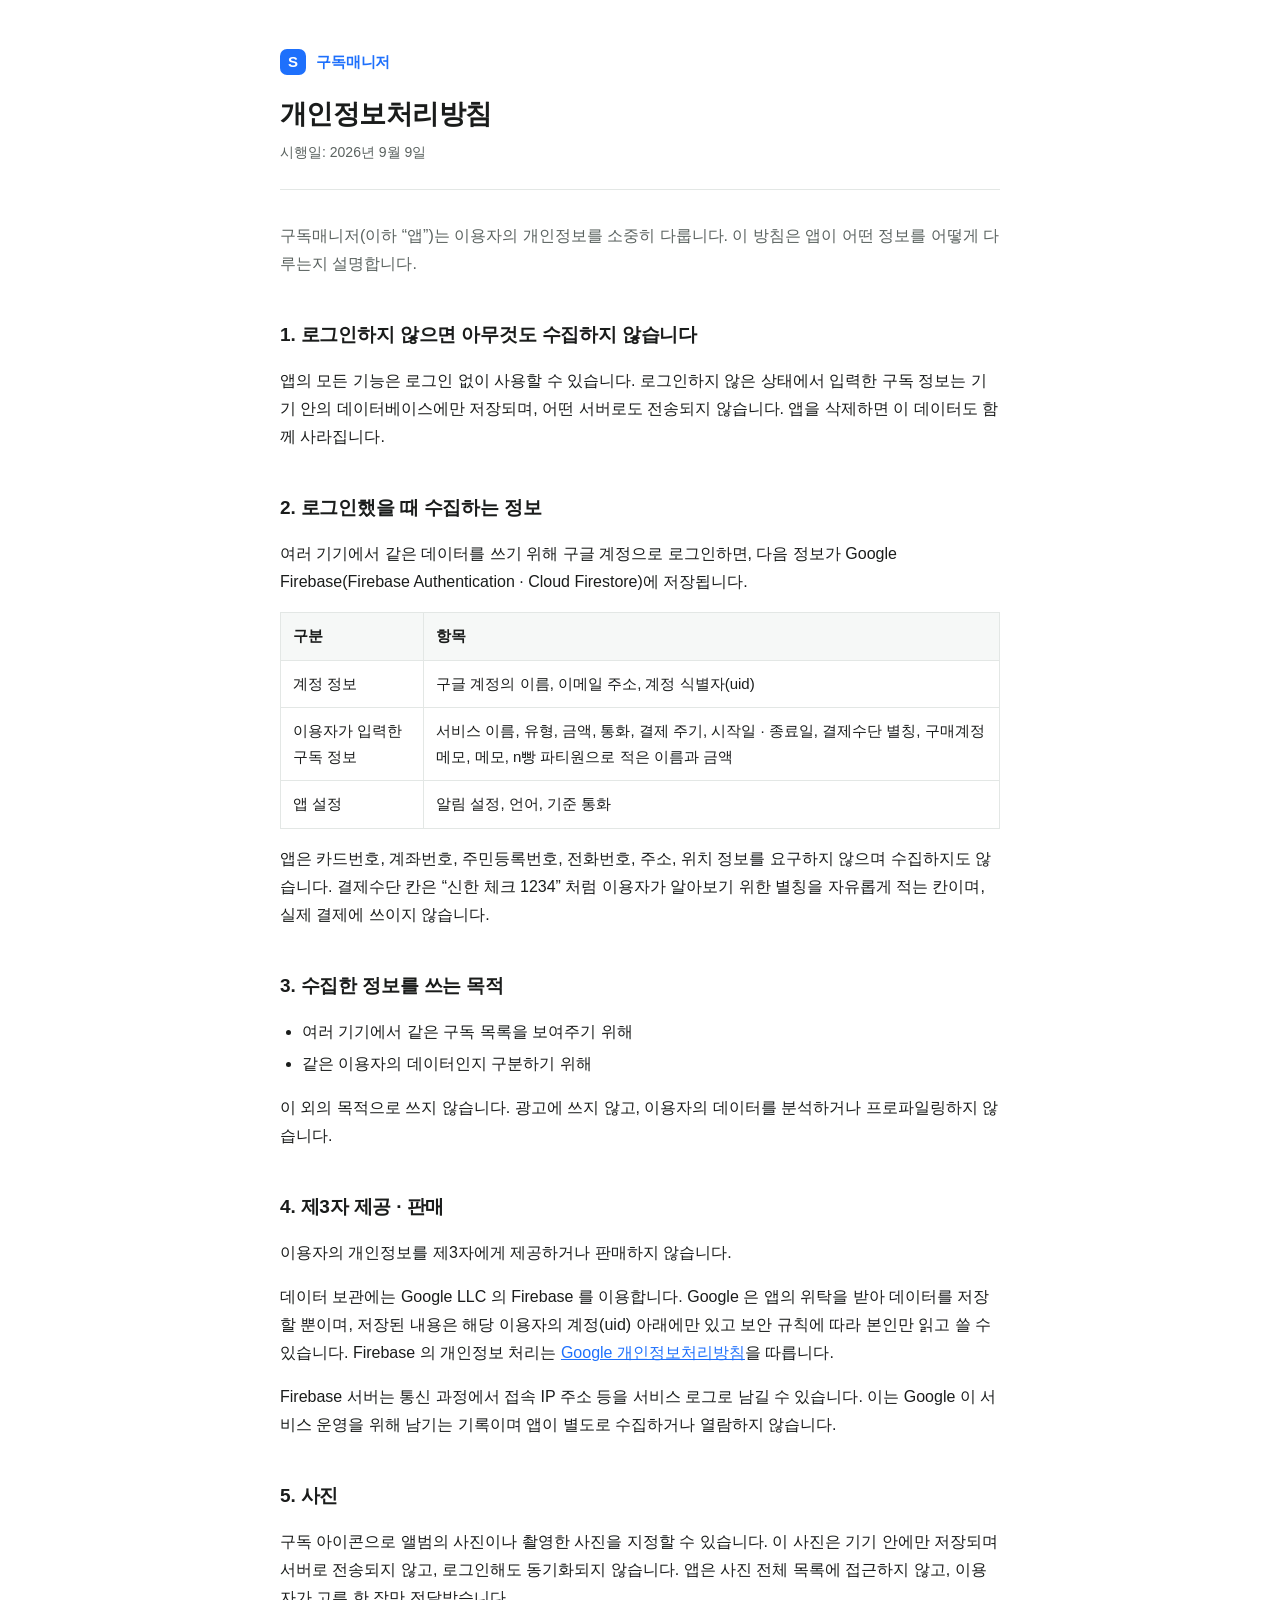
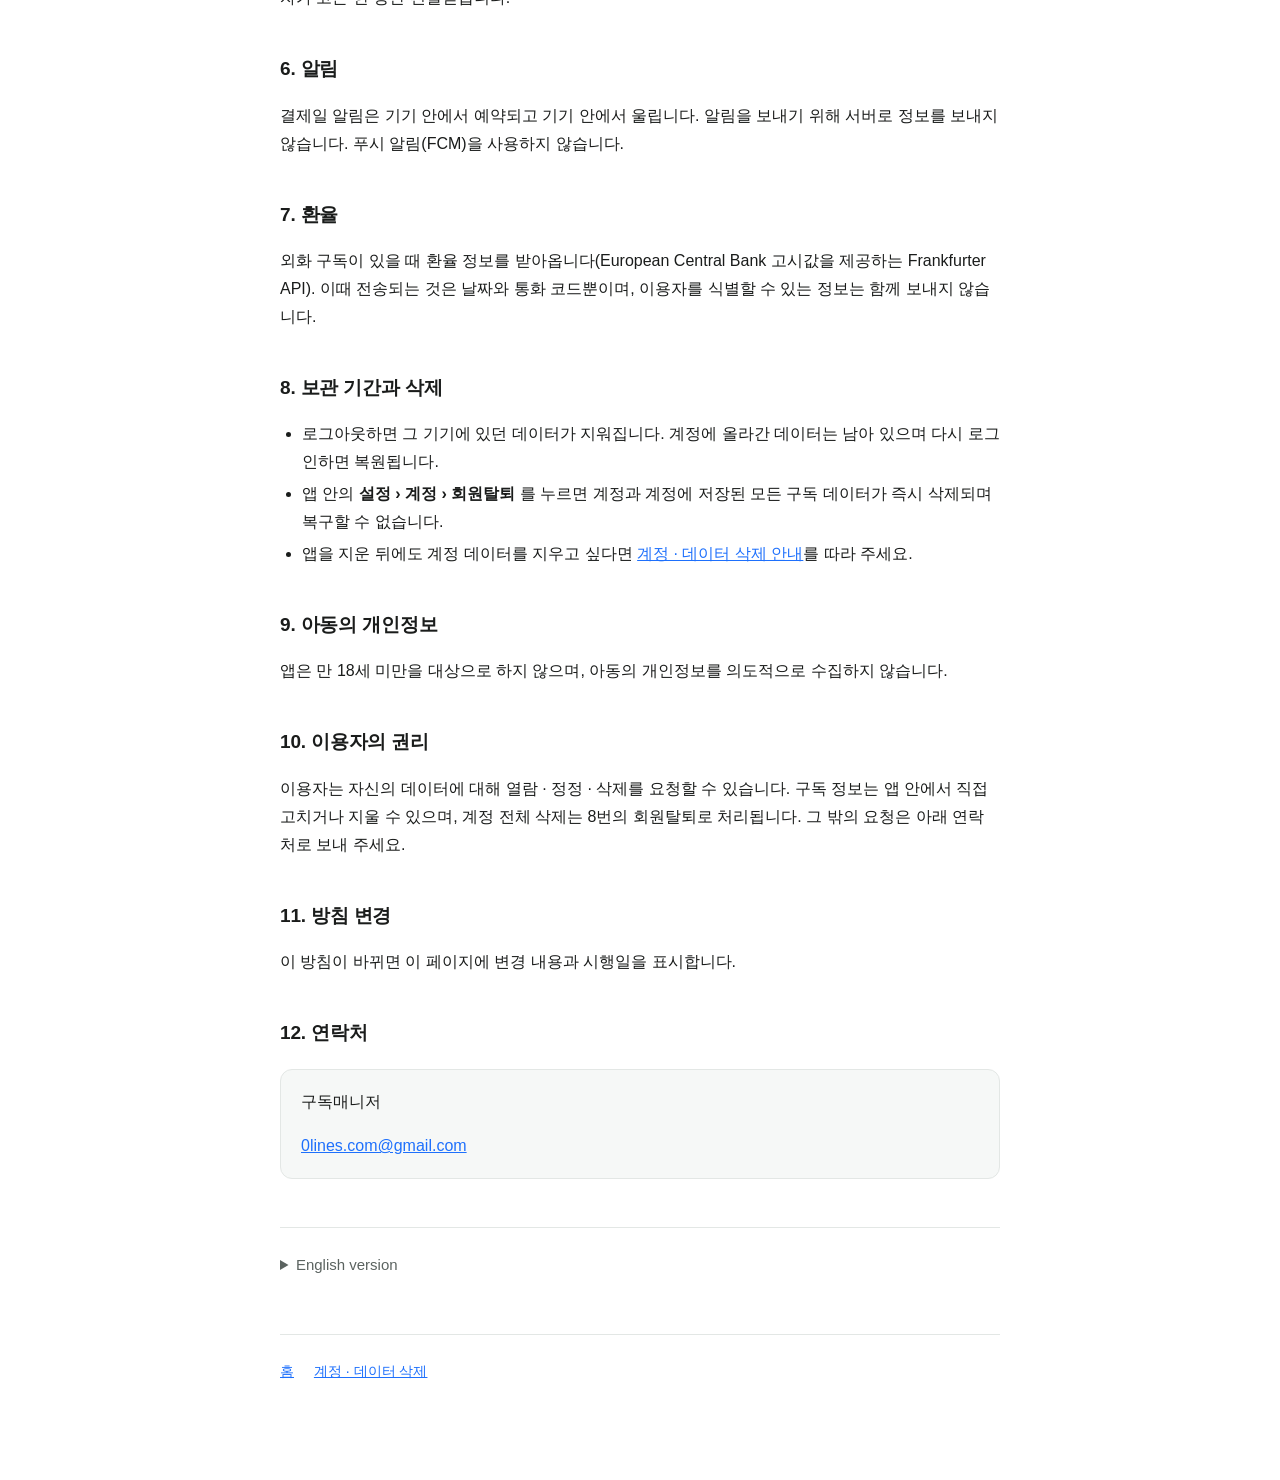
==== privacy.html @ 98c9a356 "구독매니저 개인정보처리방침 · 계정 삭제 안내" ====
<!doctype html>
<html lang="ko">
<head>
<meta charset="utf-8">
<meta name="viewport" content="width=device-width, initial-scale=1">
<title>구독매니저 개인정보처리방침</title>
<link rel="stylesheet" href="style.css">
</head>
<body>
<main>

<header>
  <a class="app" href="./"><span class="mark">S</span> 구독매니저</a>
  <h1>개인정보처리방침</h1>
  <p class="date">시행일: 2026년 9월 9일</p>
</header>

<p class="lead">
구독매니저(이하 &ldquo;앱&rdquo;)는 이용자의 개인정보를 소중히 다룹니다.
이 방침은 앱이 어떤 정보를 어떻게 다루는지 설명합니다.
</p>

<h2>1. 로그인하지 않으면 아무것도 수집하지 않습니다</h2>
<p>
앱의 모든 기능은 로그인 없이 사용할 수 있습니다. 로그인하지 않은 상태에서 입력한
구독 정보는 기기 안의 데이터베이스에만 저장되며, 어떤 서버로도 전송되지 않습니다.
앱을 삭제하면 이 데이터도 함께 사라집니다.
</p>

<h2>2. 로그인했을 때 수집하는 정보</h2>
<p>
여러 기기에서 같은 데이터를 쓰기 위해 구글 계정으로 로그인하면, 다음 정보가
Google Firebase(Firebase Authentication &middot; Cloud Firestore)에 저장됩니다.
</p>
<table>
  <tr><th>구분</th><th>항목</th></tr>
  <tr>
    <td>계정 정보</td>
    <td>구글 계정의 이름, 이메일 주소, 계정 식별자(uid)</td>
  </tr>
  <tr>
    <td>이용자가 입력한 구독 정보</td>
    <td>서비스 이름, 유형, 금액, 통화, 결제 주기, 시작일 &middot; 종료일,
        결제수단 별칭, 구매계정 메모, 메모, n빵 파티원으로 적은 이름과 금액</td>
  </tr>
  <tr>
    <td>앱 설정</td>
    <td>알림 설정, 언어, 기준 통화</td>
  </tr>
</table>
<p>
앱은 카드번호, 계좌번호, 주민등록번호, 전화번호, 주소, 위치 정보를 요구하지 않으며
수집하지도 않습니다. 결제수단 칸은 &ldquo;신한 체크 1234&rdquo; 처럼 이용자가 알아보기 위한
별칭을 자유롭게 적는 칸이며, 실제 결제에 쓰이지 않습니다.
</p>

<h2>3. 수집한 정보를 쓰는 목적</h2>
<ul>
  <li>여러 기기에서 같은 구독 목록을 보여주기 위해</li>
  <li>같은 이용자의 데이터인지 구분하기 위해</li>
</ul>
<p>
이 외의 목적으로 쓰지 않습니다. 광고에 쓰지 않고, 이용자의 데이터를 분석하거나
프로파일링하지 않습니다.
</p>

<h2>4. 제3자 제공 &middot; 판매</h2>
<p>이용자의 개인정보를 제3자에게 제공하거나 판매하지 않습니다.</p>
<p>
데이터 보관에는 Google LLC 의 Firebase 를 이용합니다. Google 은 앱의 위탁을 받아
데이터를 저장할 뿐이며, 저장된 내용은 해당 이용자의 계정(uid) 아래에만 있고
보안 규칙에 따라 본인만 읽고 쓸 수 있습니다. Firebase 의 개인정보 처리는
<a href="https://policies.google.com/privacy" target="_blank" rel="noopener">Google 개인정보처리방침</a>을 따릅니다.
</p>
<p>
Firebase 서버는 통신 과정에서 접속 IP 주소 등을 서비스 로그로 남길 수 있습니다.
이는 Google 이 서비스 운영을 위해 남기는 기록이며 앱이 별도로 수집하거나 열람하지 않습니다.
</p>

<h2>5. 사진</h2>
<p>
구독 아이콘으로 앨범의 사진이나 촬영한 사진을 지정할 수 있습니다. 이 사진은 기기 안에만
저장되며 서버로 전송되지 않고, 로그인해도 동기화되지 않습니다. 앱은 사진 전체 목록에
접근하지 않고, 이용자가 고른 한 장만 전달받습니다.
</p>

<h2>6. 알림</h2>
<p>
결제일 알림은 기기 안에서 예약되고 기기 안에서 울립니다. 알림을 보내기 위해 서버로
정보를 보내지 않습니다. 푸시 알림(FCM)을 사용하지 않습니다.
</p>

<h2>7. 환율</h2>
<p>
외화 구독이 있을 때 환율 정보를 받아옵니다(European Central Bank 고시값을 제공하는
Frankfurter API). 이때 전송되는 것은 날짜와 통화 코드뿐이며, 이용자를 식별할 수 있는
정보는 함께 보내지 않습니다.
</p>

<h2>8. 보관 기간과 삭제</h2>
<ul>
  <li>로그아웃하면 그 기기에 있던 데이터가 지워집니다. 계정에 올라간 데이터는 남아 있으며
      다시 로그인하면 복원됩니다.</li>
  <li>앱 안의 <strong>설정 &rsaquo; 계정 &rsaquo; 회원탈퇴</strong> 를 누르면 계정과 계정에
      저장된 모든 구독 데이터가 즉시 삭제되며 복구할 수 없습니다.</li>
  <li>앱을 지운 뒤에도 계정 데이터를 지우고 싶다면
      <a href="delete-account.html">계정 &middot; 데이터 삭제 안내</a>를 따라 주세요.</li>
</ul>

<h2>9. 아동의 개인정보</h2>
<p>
앱은 만 18세 미만을 대상으로 하지 않으며, 아동의 개인정보를 의도적으로 수집하지 않습니다.
</p>

<h2>10. 이용자의 권리</h2>
<p>
이용자는 자신의 데이터에 대해 열람 &middot; 정정 &middot; 삭제를 요청할 수 있습니다.
구독 정보는 앱 안에서 직접 고치거나 지울 수 있으며, 계정 전체 삭제는 8번의 회원탈퇴로
처리됩니다. 그 밖의 요청은 아래 연락처로 보내 주세요.
</p>

<h2>11. 방침 변경</h2>
<p>이 방침이 바뀌면 이 페이지에 변경 내용과 시행일을 표시합니다.</p>

<h2>12. 연락처</h2>
<div class="box">
  <p>구독매니저</p>
  <p><a href="mailto:0lines.com@gmail.com">0lines.com@gmail.com</a></p>
</div>

<details>
<summary>English version</summary>

<h2>SubManager Privacy Policy</h2>
<p class="date">Effective date: 9 September 2026</p>

<h3>1. Nothing is collected unless you sign in</h3>
<p>
Every feature works without an account. While signed out, the subscriptions you enter
are stored only in a database on your device and are never sent to any server.
Deleting the app deletes that data with it.
</p>

<h3>2. What is collected when you sign in</h3>
<p>
Signing in with Google turns on syncing across your devices. From that point the
following is stored in Google Firebase (Firebase Authentication and Cloud Firestore):
</p>
<ul>
  <li>Account information: the name, email address and account identifier (uid) of your
      Google account</li>
  <li>The subscription information you entered: service name, category, amount, currency,
      billing cycle, start and end dates, payment-method nickname, purchase-account note,
      memo, and the names and amounts you recorded for people sharing a plan</li>
  <li>App settings: notification preferences, language, base currency</li>
</ul>
<p>
The app never asks for and never collects card numbers, bank account numbers, national
identification numbers, phone numbers, addresses or location. The payment-method field is
a free-text nickname (for example &ldquo;Visa 1234&rdquo;) that you write for your own
reference; it is not used to make any payment.
</p>

<h3>3. How it is used</h3>
<p>
Only to show you the same subscription list on your other devices and to tell your data
apart from another user's. It is not used for advertising, analytics or profiling.
</p>

<h3>4. Sharing</h3>
<p>
Your information is never sold or shared with third parties. Storage is provided by
Google LLC (Firebase) acting as a processor on our behalf. All documents live under your
own account identifier and security rules allow only you to read or write them. Google's
handling is governed by the
<a href="https://policies.google.com/privacy" target="_blank" rel="noopener">Google Privacy Policy</a>.
Firebase servers may keep service logs, such as connection IP addresses; the app neither
collects nor reads them.
</p>

<h3>5. Photos</h3>
<p>
You may set a photo from your album or camera as a subscription icon. It stays on your
device, is never uploaded, and is not synced even when you are signed in. The app receives
only the single photo you pick.
</p>

<h3>6. Notifications</h3>
<p>
Billing reminders are scheduled and delivered on the device. Nothing is sent to a server
to deliver them, and push notifications (FCM) are not used.
</p>

<h3>7. Exchange rates</h3>
<p>
When you have a subscription in a foreign currency, the app fetches published rates
(European Central Bank rates via the Frankfurter API). Only dates and currency codes are
sent; nothing that identifies you.
</p>

<h3>8. Retention and deletion</h3>
<ul>
  <li>Signing out clears the data on that device. The data in your account remains and is
      restored when you sign in again.</li>
  <li><strong>Settings &rsaquo; Account &rsaquo; Delete account</strong> in the app
      immediately and irreversibly deletes your account and every subscription stored in it.</li>
  <li>If you have already uninstalled the app, follow the
      <a href="delete-account.html">account and data deletion instructions</a>.</li>
</ul>

<h3>9. Children</h3>
<p>
The app is not directed to anyone under 18 and does not knowingly collect information
from children.
</p>

<h3>10. Your rights</h3>
<p>
You may access, correct or delete your data. Subscriptions can be edited or deleted in the
app; full account deletion is described in section 8. For any other request, use the
contact address below.
</p>

<h3>11. Changes</h3>
<p>Changes to this policy will be posted on this page with a new effective date.</p>

<h3>12. Contact</h3>
<p>SubManager &mdash; <a href="mailto:0lines.com@gmail.com">0lines.com@gmail.com</a></p>

</details>

<footer>
  <a href="./">홈</a>
  <a href="delete-account.html">계정 &middot; 데이터 삭제</a>
</footer>

</main>
</body>
</html>
---- style.css ----
:root {
  color-scheme: light dark;
  --bg: #ffffff;
  --fg: #1a1c1b;
  --muted: #5b6360;
  --line: #e3e7e5;
  --accent: #1E70FC;
  --card: #f6f8f7;
}
@media (prefers-color-scheme: dark) {
  :root {
    --bg: #14181a;
    --fg: #e6eaec;
    --muted: #9aa4a8;
    --line: #2a3134;
    --accent: #6aa3ff;
    --card: #1b2124;
  }
}
* { box-sizing: border-box; }
body {
  margin: 0;
  padding: 0 20px 96px;
  background: var(--bg);
  color: var(--fg);
  font: 16px/1.75 -apple-system, BlinkMacSystemFont, "Segoe UI", "Malgun Gothic",
        "Apple SD Gothic Neo", "Noto Sans KR", Roboto, sans-serif;
  -webkit-text-size-adjust: 100%;
}
main { max-width: 720px; margin: 0 auto; }
header {
  padding: 48px 0 24px;
  border-bottom: 1px solid var(--line);
  margin-bottom: 32px;
}
.app {
  display: inline-flex; align-items: center; gap: 10px;
  font-weight: 700; color: var(--accent); text-decoration: none;
  font-size: 15px; letter-spacing: -0.01em;
}
.mark {
  width: 26px; height: 26px; border-radius: 7px;
  background: #1E70FC; color: #fff;
  display: grid; place-items: center;
  font-weight: 800; font-size: 15px;
}
h1 { font-size: 27px; line-height: 1.35; margin: 20px 0 8px; letter-spacing: -0.02em; }
h2 { font-size: 19px; margin: 40px 0 10px; letter-spacing: -0.01em; }
h3 { font-size: 16px; margin: 28px 0 8px; }
p, li { color: var(--fg); }
.date { color: var(--muted); font-size: 14px; margin: 0; }
.lead { color: var(--muted); }
ul, ol { padding-left: 22px; }
li { margin: 4px 0; }
a { color: var(--accent); }
table { border-collapse: collapse; width: 100%; margin: 16px 0; font-size: 15px; }
th, td { border: 1px solid var(--line); padding: 10px 12px; text-align: left; vertical-align: top; }
th { background: var(--card); font-weight: 600; }
.box {
  background: var(--card); border: 1px solid var(--line);
  border-radius: 12px; padding: 18px 20px; margin: 20px 0;
}
.box p:first-child { margin-top: 0; }
.box p:last-child { margin-bottom: 0; }
code {
  background: var(--card); border: 1px solid var(--line);
  border-radius: 5px; padding: 1px 5px; font-size: 0.9em;
}
footer {
  margin-top: 56px; padding-top: 24px;
  border-top: 1px solid var(--line);
  color: var(--muted); font-size: 14px;
}
footer a { margin-right: 16px; }
details { margin-top: 48px; border-top: 1px solid var(--line); padding-top: 24px; }
summary { cursor: pointer; color: var(--muted); font-size: 15px; }
details[open] summary { margin-bottom: 8px; }
@media (max-width: 480px) {
  h1 { font-size: 23px; }
  table { font-size: 14px; }
  th, td { padding: 8px 10px; }
}
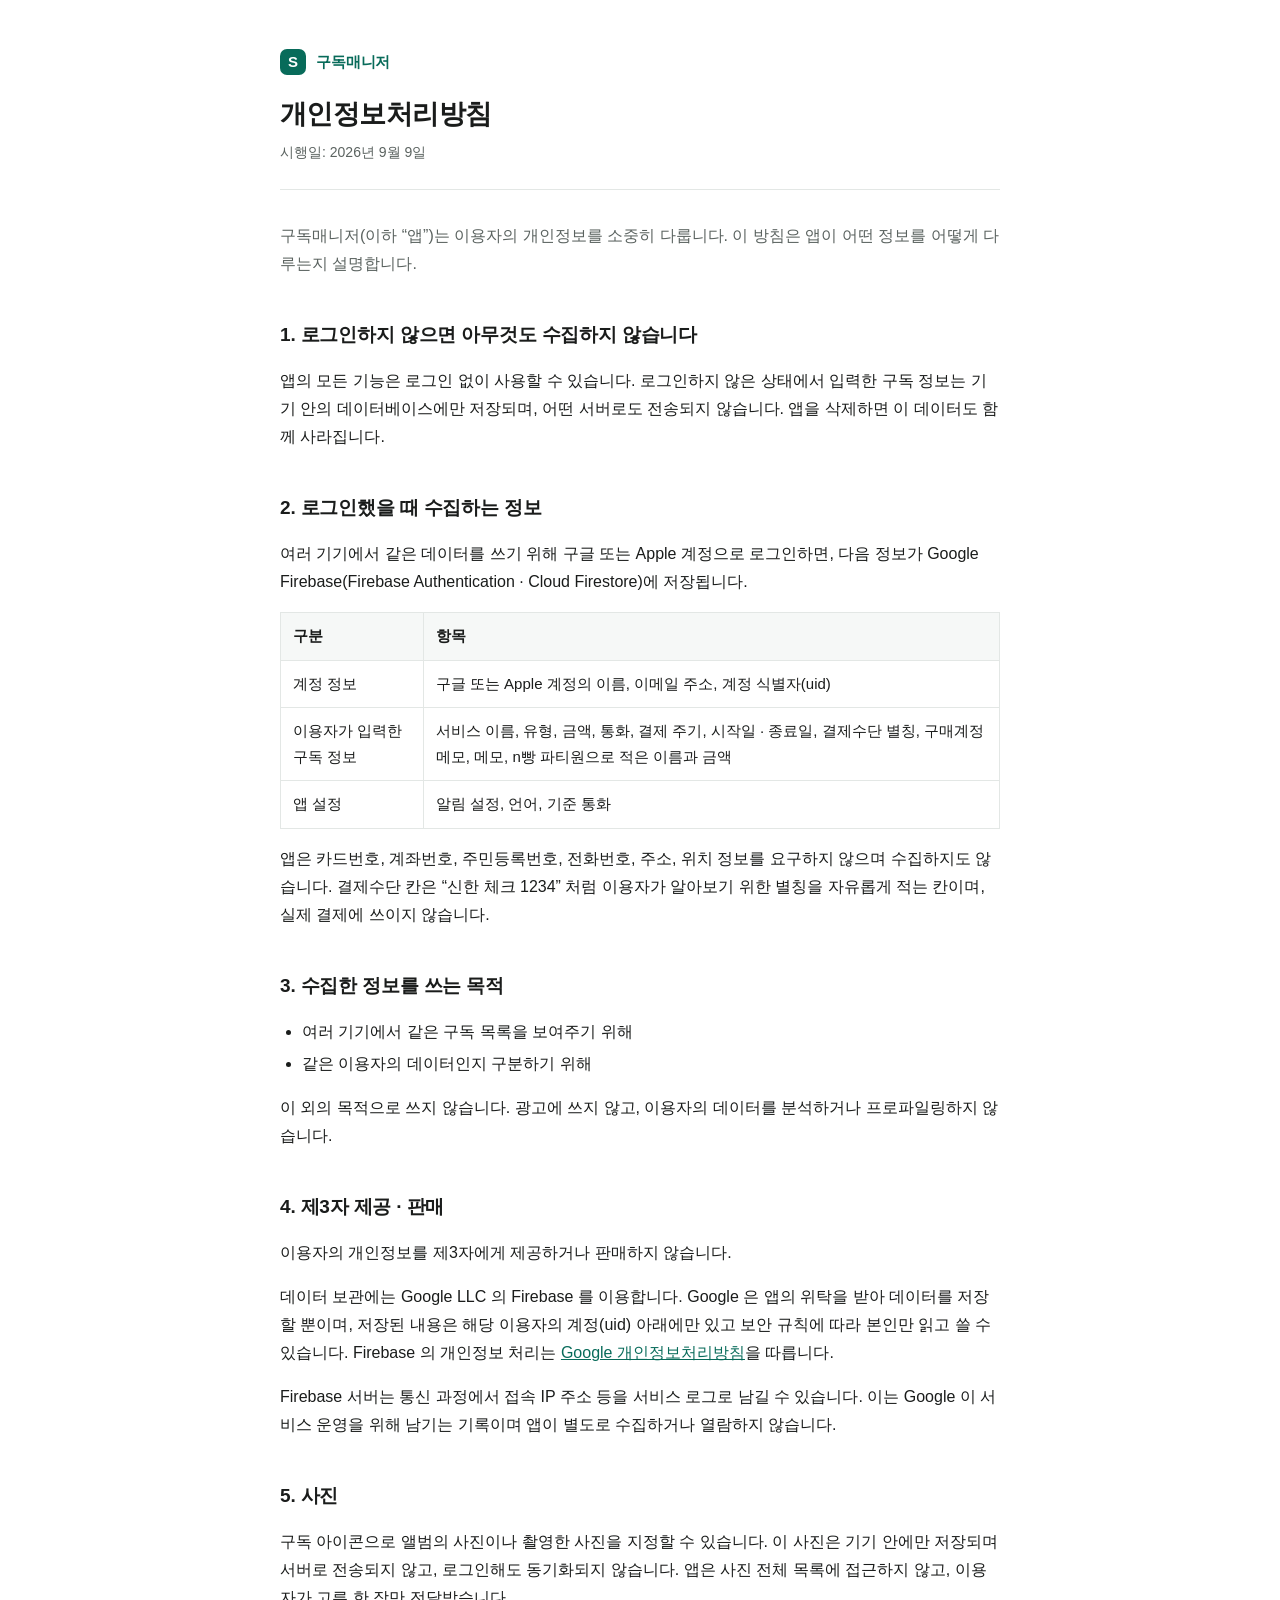
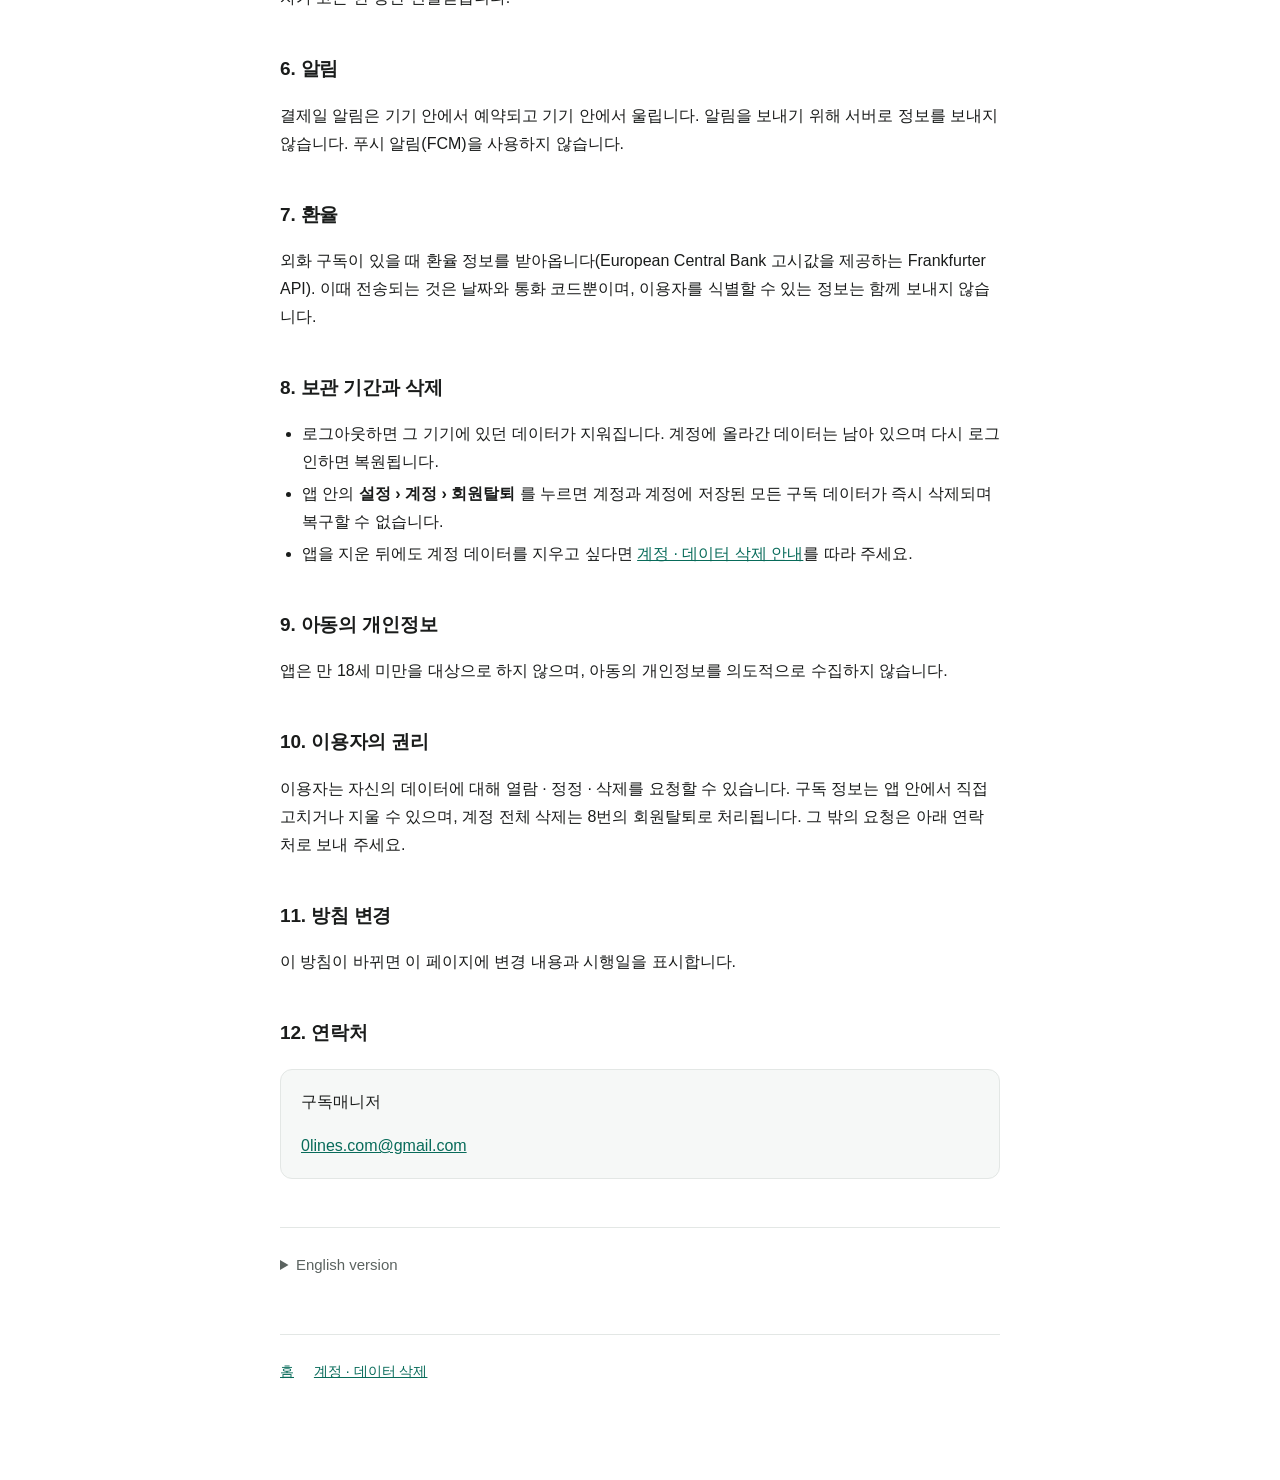
==== commit 68abfca1: "삭제 안내 · 개인정보처리방침에 Apple 로그인을 넣는다 iOS 에 Apple 로그인을 넣었는데 두 페이지가 구글만 말하고 있었다. 메일로 삭제를 요청하는 절차도 손봤다 — Ap" ====
--- a/privacy.html
+++ b/privacy.html
@@ -29,14 +29,14 @@
 
 <h2>2. 로그인했을 때 수집하는 정보</h2>
 <p>
-여러 기기에서 같은 데이터를 쓰기 위해 구글 계정으로 로그인하면, 다음 정보가
+여러 기기에서 같은 데이터를 쓰기 위해 구글 또는 Apple 계정으로 로그인하면, 다음 정보가
 Google Firebase(Firebase Authentication &middot; Cloud Firestore)에 저장됩니다.
 </p>
 <table>
   <tr><th>구분</th><th>항목</th></tr>
   <tr>
     <td>계정 정보</td>
-    <td>구글 계정의 이름, 이메일 주소, 계정 식별자(uid)</td>
+    <td>구글 또는 Apple 계정의 이름, 이메일 주소, 계정 식별자(uid)</td>
   </tr>
   <tr>
     <td>이용자가 입력한 구독 정보</td>
@@ -148,7 +148,7 @@
 </p>
 <ul>
   <li>Account information: the name, email address and account identifier (uid) of your
-      Google account</li>
+      Google or Apple account</li>
   <li>The subscription information you entered: service name, category, amount, currency,
       billing cycle, start and end dates, payment-method nickname, purchase-account note,
       memo, and the names and amounts you recorded for people sharing a plan</li>
--- a/style.css
+++ b/style.css
@@ -4,7 +4,7 @@
   --fg: #1a1c1b;
   --muted: #5b6360;
   --line: #e3e7e5;
-  --accent: #1E70FC;
+  --accent: #086B5A;
   --card: #f6f8f7;
 }
 @media (prefers-color-scheme: dark) {
@@ -13,7 +13,7 @@
     --fg: #e6eaec;
     --muted: #9aa4a8;
     --line: #2a3134;
-    --accent: #6aa3ff;
+    --accent: #45b394;
     --card: #1b2124;
   }
 }
@@ -40,7 +40,7 @@
 }
 .mark {
   width: 26px; height: 26px; border-radius: 7px;
-  background: #1E70FC; color: #fff;
+  background: #086B5A; color: #fff;
   display: grid; place-items: center;
   font-weight: 800; font-size: 15px;
 }
